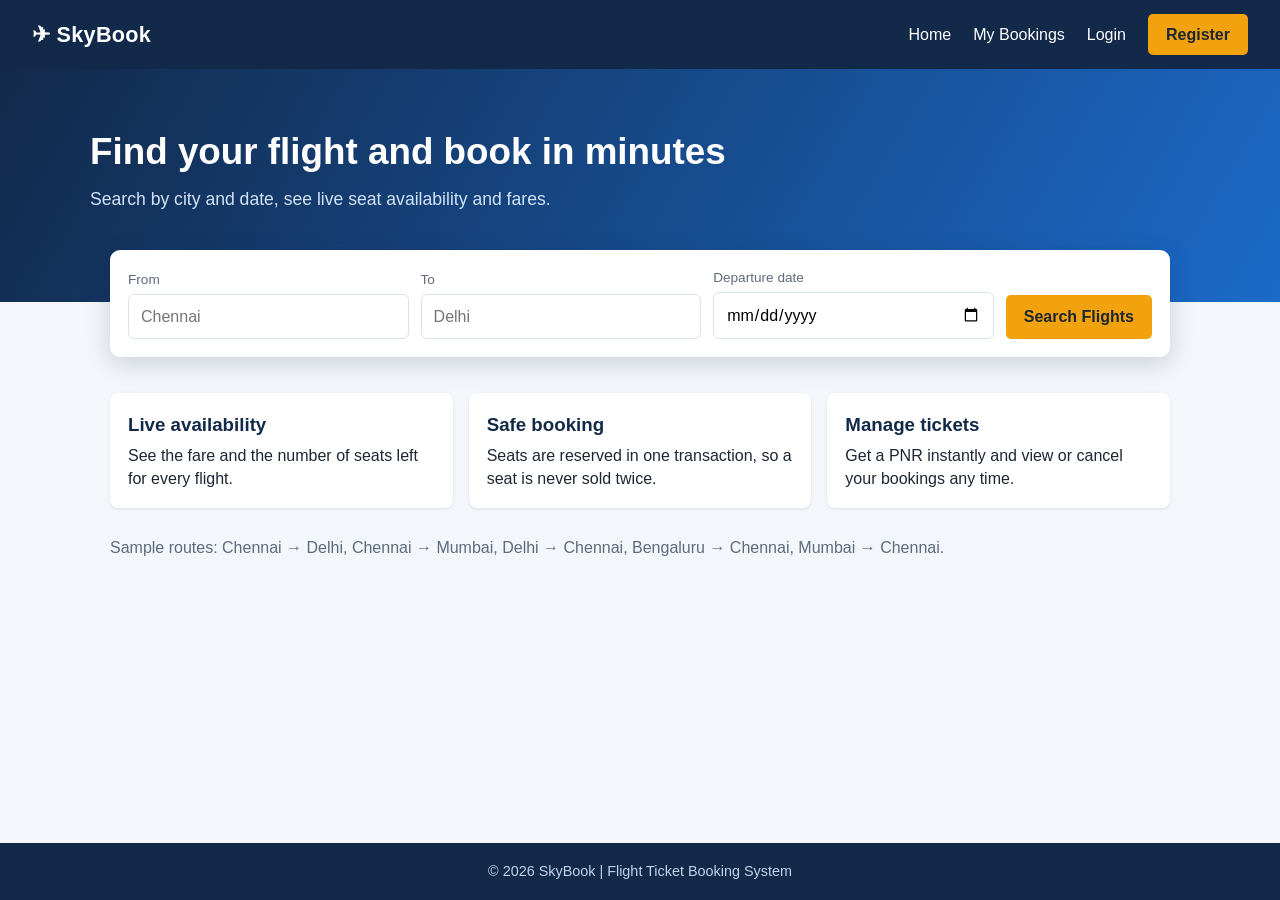
==== frontend/dashboard.html @ 78f911b4 "Create dashboard.html for flight ticket booking" ====
<!DOCTYPE html>
<html lang="en">
<head>
  <meta charset="UTF-8">
  <meta name="viewport" content="width=device-width, initial-scale=1.0">
  <title>SkyBook - Flight Ticket Booking</title>
  <link rel="stylesheet" href="css/style.css">
</head>
<body>
<header>
  <nav class="navbar">
    <a href="index.html" class="logo">&#9992; SkyBook</a>
    <ul class="nav-links">
      <li><a href="index.html">Home</a></li>
      <li id="bookingsLink"><a href="mybookings.html">My Bookings</a></li>
      <li id="adminLink" style="display:none"><a href="admin.html">Admin Panel</a></li>
      <li id="loginLink"><a href="login.html">Login</a></li>
      <li id="registerLink"><a href="register.html" class="btn-accent">Register</a></li>
      <li id="userBox" style="display:none">
        <span id="userName"></span>
        <button id="logoutBtn" class="btn-accent" style="border:0;padding:7px 14px;border-radius:5px;font-weight:600">Logout</button>
      </li>
    </ul>
  </nav>
</header>
  <main style="max-width:none;padding:0">
    <section class="hero">
      <div>
        <h1>Find your flight and book in minutes</h1>
        <p>Search by city and date, see live seat availability and fares.</p>
      </div>
    </section>

    <section class="search-wrap">
      <div class="search-box">
        <form id="searchForm">
          <div class="field">
            <label for="source">From</label>
            <input type="text" id="source" placeholder="Chennai" required>
          </div>
          <div class="field">
            <label for="destination">To</label>
            <input type="text" id="destination" placeholder="Delhi" required>
          </div>
          <div class="field">
            <label for="date">Departure date</label>
            <input type="date" id="date" required>
          </div>
          <button type="submit" class="btn-accent">Search Flights</button>
        </form>
      </div>

      <div class="features">
        <div class="card"><h3>Live availability</h3><p>See the fare and the number of seats left for every flight.</p></div>
        <div class="card"><h3>Safe booking</h3><p>Seats are reserved in one transaction, so a seat is never sold twice.</p></div>
        <div class="card"><h3>Manage tickets</h3><p>Get a PNR instantly and view or cancel your bookings any time.</p></div>
      </div>
      <p class="muted" style="margin-top:14px">Sample routes: Chennai &rarr; Delhi, Chennai &rarr; Mumbai, Delhi &rarr; Chennai, Bengaluru &rarr; Chennai, Mumbai &rarr; Chennai.</p>
    </section>
  </main>

  <script src="js/auth.js"></script>
  <script src="js/search.js"></script>
<footer><p>&copy; 2026 SkyBook | Flight Ticket Booking System</p></footer>
</body></html>
---- frontend/css/style.css ----
:root { --navy: #12294a; --blue: #1b6ac9; --amber: #f2a20c; --green: #1f8a4c; --red: #c0392b; --muted: #5d6b7c; --line: #dbe3ee; }

* { box-sizing: border-box; margin: 0; padding: 0; }

body { font-family: "Segoe UI", Arial, sans-serif; background: #f3f6fa; color: #1c2733; line-height: 1.45; min-height: 100vh; display: flex; flex-direction: column; }
main { flex: 1; width: 100%; max-width: 1100px; margin: 0 auto; padding: 24px 20px 40px; }
a { color: var(--blue); }

/* ---------- navigation ---------- */
.navbar { display: flex; justify-content: space-between; align-items: center; background: var(--navy); padding: 14px 32px; }
.navbar a { color: #fff; text-decoration: none; margin-left: 18px; }
.navbar .logo { font-size: 1.35rem; font-weight: 700; margin-left: 0; letter-spacing: .3px; }
.nav-links { list-style: none; display: flex; align-items: center; flex-wrap: wrap; gap: 4px; }
.nav-links li { display: flex; align-items: center; }
.nav-links a:hover { text-decoration: underline; }
#userName { color: #dce8f7; margin-right: 12px; }

/* ---------- buttons ---------- */
button, .btn-accent, .btn-primary { font: inherit; cursor: pointer; }
.btn-primary, .btn-accent, .btn-success, .btn-danger, .btn-outline {
  display: inline-block; border: 0; padding: 9px 18px; border-radius: 5px; font-weight: 600; text-decoration: none; text-align: center; color: #fff;
}
.btn-primary { background: var(--blue); }
.btn-accent { background: var(--amber); color: #1c2733 !important; }
.btn-success { background: var(--green); width: 100%; padding: 12px; margin-top: 10px; }
.btn-danger { background: var(--red); padding: 6px 12px; }
.btn-outline { background: #fff; color: var(--blue); border: 1.5px solid var(--blue); }
button:hover { filter: brightness(1.08); }
button:disabled { opacity: .6; cursor: not-allowed; }

/* ---------- hero + search ---------- */
.hero { background: linear-gradient(120deg, var(--navy), var(--blue)); color: #fff; padding: 56px 20px 90px; }
.hero > div { max-width: 1100px; margin: 0 auto; }
.hero h1 { font-size: 2.3rem; margin-bottom: 8px; }
.hero p { color: #d3e3f7; font-size: 1.1rem; }
.search-wrap { max-width: 1100px; width: 100%; margin: -52px auto 0; padding: 0 20px; }
.search-box form { display: grid; grid-template-columns: repeat(3, 1fr) auto; gap: 12px; align-items: end; background: #fff; padding: 18px; border-radius: 10px; box-shadow: 0 6px 24px rgba(18,41,74,.18); }
.field label, form label { display: block; font-size: .85rem; color: var(--muted); margin-bottom: 4px; }
input, select { width: 100%; padding: 10px 12px; border: 1.5px solid var(--line); border-radius: 6px; font: inherit; background: #fff; }
input:focus, select:focus { outline: 2px solid rgba(27,106,201,.35); border-color: var(--blue); }
.search-box button { height: 44px; }
.features { display: grid; grid-template-columns: repeat(3, 1fr); gap: 16px; margin-top: 36px; }
.features .card h3 { margin-bottom: 6px; color: var(--navy); }

/* ---------- cards / forms ---------- */
.card { background: #fff; border-radius: 8px; padding: 18px; box-shadow: 0 1px 3px rgba(0,0,0,.1); margin-bottom: 14px; }
fieldset.card { border: 0; }
legend { font-weight: 700; color: var(--navy); padding: 0 4px; }
.form-page { display: flex; justify-content: center; }
.form-page .card { width: 100%; max-width: 420px; padding: 28px; }
.form-page h2 { margin-bottom: 14px; color: var(--navy); }
.form-page input { margin-bottom: 12px; }
.form-page button { width: 100%; margin: 6px 0 12px; padding: 11px; }
.error { color: var(--red); min-height: 1.2em; margin-bottom: 6px; font-size: .92rem; }
.success { color: var(--green); font-weight: 700; margin-bottom: 8px; }
h2 { margin-bottom: 14px; color: var(--navy); }
.muted { color: var(--muted); }

/* ---------- flight cards ---------- */
.flight-card { display: flex; justify-content: space-between; align-items: center; gap: 16px; background: #fff; padding: 14px 18px; margin-bottom: 10px; border-radius: 8px; box-shadow: 0 1px 3px rgba(0,0,0,.1); }
.flight-card:hover { box-shadow: 0 3px 10px rgba(0,0,0,.18); }
.flight-card .airline small, .flight-card .fare small { color: var(--muted); display: block; }
.flight-card .timing { font-size: 1.05rem; text-align: center; }
.flight-card .timing small { display: block; color: var(--muted); }
.flight-card .fare { text-align: right; }
.flight-card .price { font-size: 1.3rem; font-weight: 700; color: var(--navy); display: block; }
.flight-card button { margin-top: 6px; }

/* ---------- booking page ---------- */
.layout { display: grid; grid-template-columns: 2fr 1fr; gap: 20px; align-items: start; }
.passenger { display: grid; grid-template-columns: 2fr 1fr 1fr 1fr; gap: 10px; }
.passenger legend { grid-column: 1 / -1; }
.passenger .remove { grid-column: 1 / -1; justify-self: start; }
.radio-row label { display: inline-block; margin-right: 18px; color: inherit; font-size: 1rem; }
.radio-row input { width: auto; margin-right: 4px; }
.summary p { margin-bottom: 6px; }
.summary h3 { margin: 10px 0 4px; color: var(--navy); }

/* ---------- tables ---------- */
.table { width: 100%; border-collapse: collapse; background: #fff; border-radius: 8px; overflow: hidden; box-shadow: 0 1px 3px rgba(0,0,0,.1); margin-bottom: 20px; }
.table th, .table td { padding: 10px 12px; text-align: left; border-bottom: 1px solid var(--line); font-size: .93rem; }
.table th { background: var(--navy); color: #fff; font-weight: 600; }
.table-wrap { overflow-x: auto; }
.badge { display: inline-block; padding: 2px 10px; border-radius: 12px; font-size: .8rem; font-weight: 700; }
.badge.confirmed { background: #dff3e7; color: var(--green); }
.badge.cancelled { background: #fbe3e0; color: var(--red); }
.inline-form { display: grid; grid-template-columns: repeat(4, 1fr); gap: 10px; align-items: end; }
.inline-form .actions { grid-column: 1 / -1; display: flex; gap: 10px; }
.inline-form .actions button { width: auto; }
.tabs { display: flex; gap: 8px; margin-bottom: 14px; }
.tabs button { background: #fff; border: 1.5px solid var(--blue); color: var(--blue); }
.tabs button.active { background: var(--blue); color: #fff; }
.row-actions { display: flex; gap: 6px; }

footer { text-align: center; padding: 18px; background: var(--navy); color: #c4d3e8; font-size: .9rem; }

/* ---------- tablets and mobiles ---------- */
@media (max-width: 768px) {
  .navbar { padding: 12px 16px; flex-direction: column; gap: 8px; }
  .navbar a { margin-left: 12px; }
  .hero h1 { font-size: 1.7rem; }
  .search-box form, .features, .layout, .inline-form { grid-template-columns: 1fr; }
  .passenger { grid-template-columns: 1fr 1fr; }
  .flight-card { flex-direction: column; align-items: flex-start; gap: 8px; }
  .flight-card .fare { text-align: left; }
}
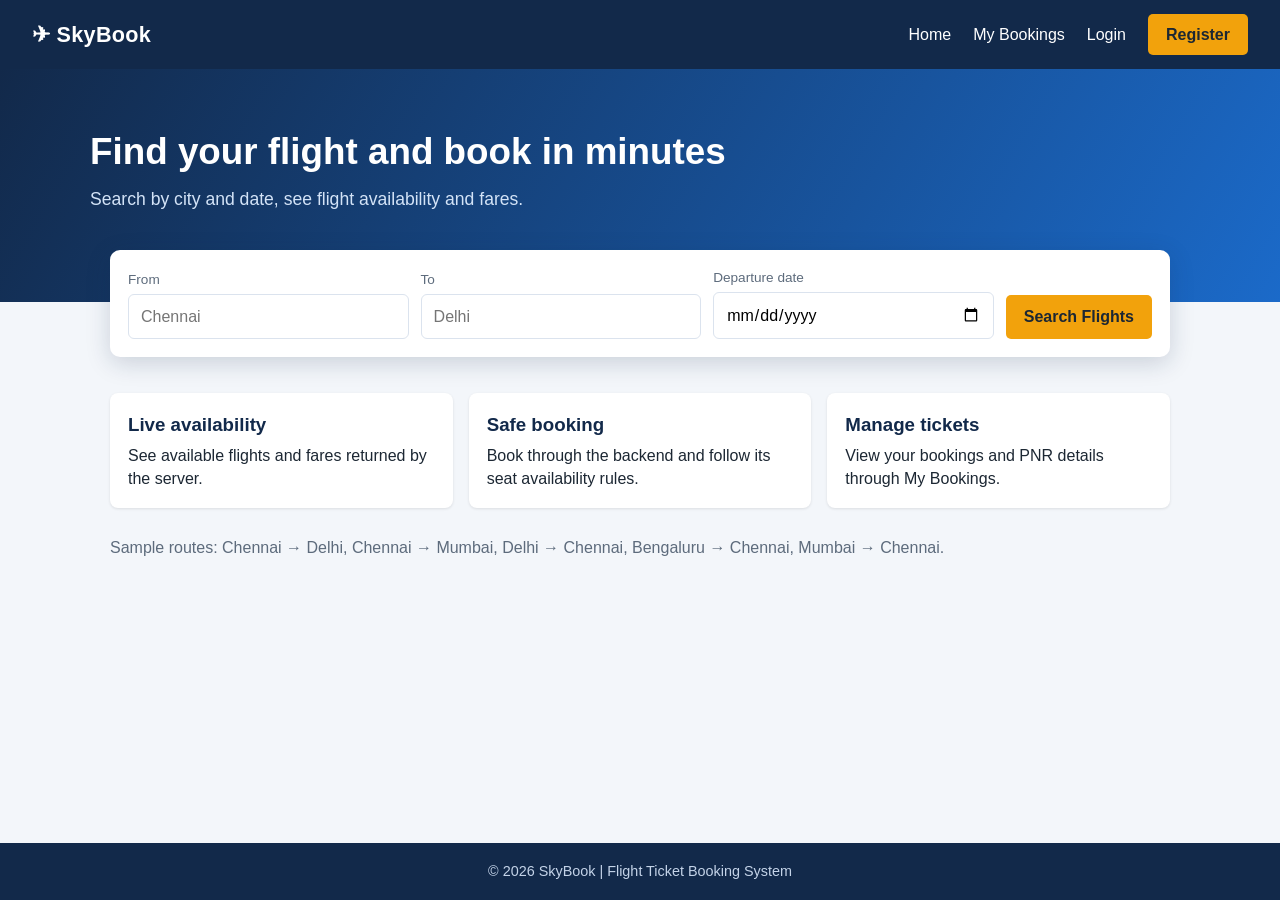
==== commit 76a7b9c9: "Update dashboard.html" ====
--- a/frontend/dashboard.html
+++ b/frontend/dashboard.html
@@ -1,65 +1,387 @@
+
 <!DOCTYPE html>
 <html lang="en">
 <head>
   <meta charset="UTF-8">
   <meta name="viewport" content="width=device-width, initial-scale=1.0">
+  <meta name="theme-color" content="#0b1b35">
   <title>SkyBook - Flight Ticket Booking</title>
   <link rel="stylesheet" href="css/style.css">
+
+  <style>
+    .search-message {
+      margin: 18px 0;
+      padding: 14px 16px;
+      border-radius: 8px;
+      display: none;
+      overflow-wrap: anywhere;
+    }
+
+    .search-message.error {
+      display: block;
+      background: #fff0f0;
+      color: #a32020;
+    }
+
+    .search-message.success {
+      display: block;
+      background: #eaf8ef;
+      color: #176b36;
+    }
+
+    .search-results {
+      display: grid;
+      grid-template-columns: repeat(auto-fit, minmax(250px, 1fr));
+      gap: 18px;
+      margin-top: 20px;
+    }
+
+    .flight-card {
+      padding: 20px;
+      border: 1px solid #e2e8f0;
+      border-radius: 12px;
+      background: white;
+      box-shadow: 0 4px 15px #0000000a;
+    }
+
+    .flight-card h3 {
+      margin-top: 0;
+    }
+
+    .flight-card p {
+      margin: 10px 0;
+    }
+
+    .flight-card button {
+      cursor: pointer;
+      width: 100%;
+      margin-top: 10px;
+    }
+
+    .loading {
+      text-align: center;
+      padding: 20px;
+    }
+
+    #date {
+      min-width: 0;
+    }
+
+    @media (max-width: 600px) {
+      .nav-links {
+        flex-wrap: wrap;
+        gap: 10px;
+      }
+
+      #searchForm {
+        display: grid;
+        grid-template-columns: 1fr;
+        gap: 14px;
+      }
+    }
+  </style>
 </head>
+
 <body>
 <header>
   <nav class="navbar">
-    <a href="index.html" class="logo">&#9992; SkyBook</a>
+    <a href="dashboard.html" class="logo">&#9992; SkyBook</a>
+
     <ul class="nav-links">
-      <li><a href="index.html">Home</a></li>
+      <li><a href="dashboard.html">Home</a></li>
       <li id="bookingsLink"><a href="mybookings.html">My Bookings</a></li>
-      <li id="adminLink" style="display:none"><a href="admin.html">Admin Panel</a></li>
+      <li id="adminLink" style="display:none">
+        <a href="admin.html">Admin Panel</a>
+      </li>
       <li id="loginLink"><a href="login.html">Login</a></li>
-      <li id="registerLink"><a href="register.html" class="btn-accent">Register</a></li>
+      <li id="registerLink">
+        <a href="register.html" class="btn-accent">Register</a>
+      </li>
       <li id="userBox" style="display:none">
         <span id="userName"></span>
-        <button id="logoutBtn" class="btn-accent" style="border:0;padding:7px 14px;border-radius:5px;font-weight:600">Logout</button>
+        <button
+          type="button"
+          id="logoutBtn"
+          class="btn-accent"
+          style="border:0;padding:7px 14px;border-radius:5px;font-weight:600">
+          Logout
+        </button>
       </li>
     </ul>
   </nav>
 </header>
-  <main style="max-width:none;padding:0">
-    <section class="hero">
-      <div>
-        <h1>Find your flight and book in minutes</h1>
-        <p>Search by city and date, see live seat availability and fares.</p>
+
+<main style="max-width:none;padding:0">
+  <section class="hero">
+    <div>
+      <h1>Find your flight and book in minutes</h1>
+      <p>Search by city and date, see flight availability and fares.</p>
+    </div>
+  </section>
+
+  <section class="search-wrap">
+    <div class="search-box">
+      <form id="searchForm">
+        <div class="field">
+          <label for="source">From</label>
+          <input
+            type="text"
+            id="source"
+            name="source"
+            placeholder="Chennai"
+            autocomplete="off"
+            required>
+        </div>
+
+        <div class="field">
+          <label for="destination">To</label>
+          <input
+            type="text"
+            id="destination"
+            name="destination"
+            placeholder="Delhi"
+            autocomplete="off"
+            required>
+        </div>
+
+        <div class="field">
+          <label for="date">Departure date</label>
+          <input type="date" id="date" name="date" required>
+        </div>
+
+        <button type="submit" class="btn-accent" id="searchButton">
+          Search Flights
+        </button>
+      </form>
+    </div>
+
+    <div
+      id="searchMessage"
+      class="search-message"
+      role="status"
+      aria-live="polite"></div>
+
+    <section id="resultsSection" hidden>
+      <h2>Available Flights</h2>
+      <div id="searchResults" class="search-results"></div>
+    </section>
+
+    <div class="features">
+      <div class="card">
+        <h3>Live availability</h3>
+        <p>See available flights and fares returned by the server.</p>
       </div>
-    </section>
-
-    <section class="search-wrap">
-      <div class="search-box">
-        <form id="searchForm">
-          <div class="field">
-            <label for="source">From</label>
-            <input type="text" id="source" placeholder="Chennai" required>
-          </div>
-          <div class="field">
-            <label for="destination">To</label>
-            <input type="text" id="destination" placeholder="Delhi" required>
-          </div>
-          <div class="field">
-            <label for="date">Departure date</label>
-            <input type="date" id="date" required>
-          </div>
-          <button type="submit" class="btn-accent">Search Flights</button>
-        </form>
+
+      <div class="card">
+        <h3>Safe booking</h3>
+        <p>Book through the backend and follow its seat availability rules.</p>
       </div>
 
-      <div class="features">
-        <div class="card"><h3>Live availability</h3><p>See the fare and the number of seats left for every flight.</p></div>
-        <div class="card"><h3>Safe booking</h3><p>Seats are reserved in one transaction, so a seat is never sold twice.</p></div>
-        <div class="card"><h3>Manage tickets</h3><p>Get a PNR instantly and view or cancel your bookings any time.</p></div>
+      <div class="card">
+        <h3>Manage tickets</h3>
+        <p>View your bookings and PNR details through My Bookings.</p>
       </div>
-      <p class="muted" style="margin-top:14px">Sample routes: Chennai &rarr; Delhi, Chennai &rarr; Mumbai, Delhi &rarr; Chennai, Bengaluru &rarr; Chennai, Mumbai &rarr; Chennai.</p>
-    </section>
-  </main>
-
-  <script src="js/auth.js"></script>
-  <script src="js/search.js"></script>
-<footer><p>&copy; 2026 SkyBook | Flight Ticket Booking System</p></footer>
-</body></html>
+    </div>
+
+    <p class="muted" style="margin-top:14px">
+      Sample routes: Chennai → Delhi, Chennai → Mumbai,
+      Delhi → Chennai, Bengaluru → Chennai, Mumbai → Chennai.
+    </p>
+  </section>
+</main>
+
+<footer>
+  <p>&copy; 2026 SkyBook | Flight Ticket Booking System</p>
+</footer>
+
+<script>
+  /*
+   * Production backend URL.
+   * Keep this in sync with the API base URL expected by auth.js/search.js.
+   */
+  window.SKYBOOK_API_BASE =
+    "https://skybook-backend-tksr.onrender.com/api";
+
+  // Prevent searching for a departure date in the past.
+  const departureDate = document.getElementById("date");
+  const today = new Date();
+  const localToday = [
+    today.getFullYear(),
+    String(today.getMonth() + 1).padStart(2, "0"),
+    String(today.getDate()).padStart(2, "0")
+  ].join("-");
+
+  departureDate.min = localToday;
+
+  const searchForm = document.getElementById("searchForm");
+  const searchButton = document.getElementById("searchButton");
+  const searchMessage = document.getElementById("searchMessage");
+  const resultsSection = document.getElementById("resultsSection");
+  const searchResults = document.getElementById("searchResults");
+
+  function showSearchMessage(message, type) {
+    searchMessage.textContent = message;
+    searchMessage.className = "search-message " + type;
+  }
+
+  function clearSearchMessage() {
+    searchMessage.textContent = "";
+    searchMessage.className = "search-message";
+  }
+
+  function getFlightValue(flight, keys, fallback = "N/A") {
+    for (const key of keys) {
+      if (flight[key] !== undefined && flight[key] !== null) {
+        return flight[key];
+      }
+    }
+    return fallback;
+  }
+
+  function renderFlights(flights) {
+    searchResults.replaceChildren();
+    resultsSection.hidden = false;
+
+    if (!Array.isArray(flights) || flights.length === 0) {
+      showSearchMessage(
+        "No flights found for this route and date. Try another search.",
+        "error"
+      );
+      return;
+    }
+
+    clearSearchMessage();
+
+    flights.forEach((flight) => {
+      const card = document.createElement("article");
+      card.className = "flight-card";
+
+      const title = document.createElement("h3");
+      title.textContent = String(
+        getFlightValue(flight, ["flightNumber", "flightNo", "name"], "Flight")
+      );
+
+      const route = document.createElement("p");
+      route.textContent =
+        String(getFlightValue(flight, ["source", "origin", "from"])) +
+        " → " +
+        String(getFlightValue(flight, ["destination", "destinationCity", "to"]));
+
+      const time = document.createElement("p");
+      time.textContent =
+        "Departure: " +
+        String(getFlightValue(flight, ["departureTime", "departureDateTime", "departure"]));
+
+      const fare = document.createElement("p");
+      fare.textContent =
+        "Fare: ₹" +
+        String(getFlightValue(flight, ["price", "fare", "ticketPrice"]));
+
+      const seats = document.createElement("p");
+      seats.textContent =
+        "Available seats: " +
+        String(getFlightValue(flight, ["availableSeats", "seatsAvailable", "seatsLeft"]));
+
+      card.append(title, route, time, fare, seats);
+
+      const bookButton = document.createElement("button");
+      bookButton.type = "button";
+      bookButton.className = "btn-accent";
+      bookButton.textContent = "Book Flight";
+
+      bookButton.addEventListener("click", () => {
+        showSearchMessage(
+          "Flight selected. Open My Bookings or sign in before continuing. " +
+          "The booking API integration must match your backend endpoints.",
+          "success"
+        );
+
+        // Do not create a booking until the correct backend booking
+        // endpoint and request fields have been confirmed.
+      });
+
+      card.appendChild(bookButton);
+      searchResults.appendChild(card);
+    });
+  }
+
+  searchForm.addEventListener("submit", async (event) => {
+    event.preventDefault();
+    clearSearchMessage();
+    resultsSection.hidden = true;
+    searchResults.replaceChildren();
+
+    const source = document.getElementById("source").value.trim();
+    const destination = document.getElementById("destination").value.trim();
+    const date = departureDate.value;
+
+    if (!source || !destination || !date) {
+      showSearchMessage("Please fill in all search fields.", "error");
+      return;
+    }
+
+    if (source.toLowerCase() === destination.toLowerCase()) {
+      showSearchMessage("From and To cities must be different.", "error");
+      return;
+    }
+
+    if (date < localToday) {
+      showSearchMessage("Please choose today or a future date.", "error");
+      return;
+    }
+
+    searchButton.disabled = true;
+    searchButton.textContent = "Searching...";
+    showSearchMessage("Searching for available flights...", "success");
+
+    try {
+      const apiBase = window.SKYBOOK_API_BASE.replace(/\/+$/, "");
+
+      const params = new URLSearchParams({
+        source,
+        destination,
+        date
+      });
+
+      const response = await fetch(
+        `${apiBase}/flights/search?${params.toString()}`,
+        {
+          method: "GET",
+          headers: { "Accept": "application/json" }
+        }
+      );
+
+      if (!response.ok) {
+        const detail = await response.text();
+        throw new Error(
+          `Flight search failed (${response.status}). ` +
+          (detail || "Please try again.")
+        );
+      }
+
+      const data = await response.json();
+
+      // Supports either a direct array or a common wrapped response.
+      const flights = Array.isArray(data)
+        ? data
+        : data.flights || data.content || data.data || [];
+
+      renderFlights(flights);
+    } catch (error) {
+      console.error("SkyBook flight search error:", error);
+      showSearchMessage(
+        error.message ||
+        "Could not connect to SkyBook. Please try again later.",
+        "error"
+      );
+    } finally {
+      searchButton.disabled = false;
+      searchButton.textContent = "Search Flights";
+    }
+  });
+</script>
+
+<script src="js/auth.js"></script>
+<script src="js/search.js"></script>
+</body>
+</html>
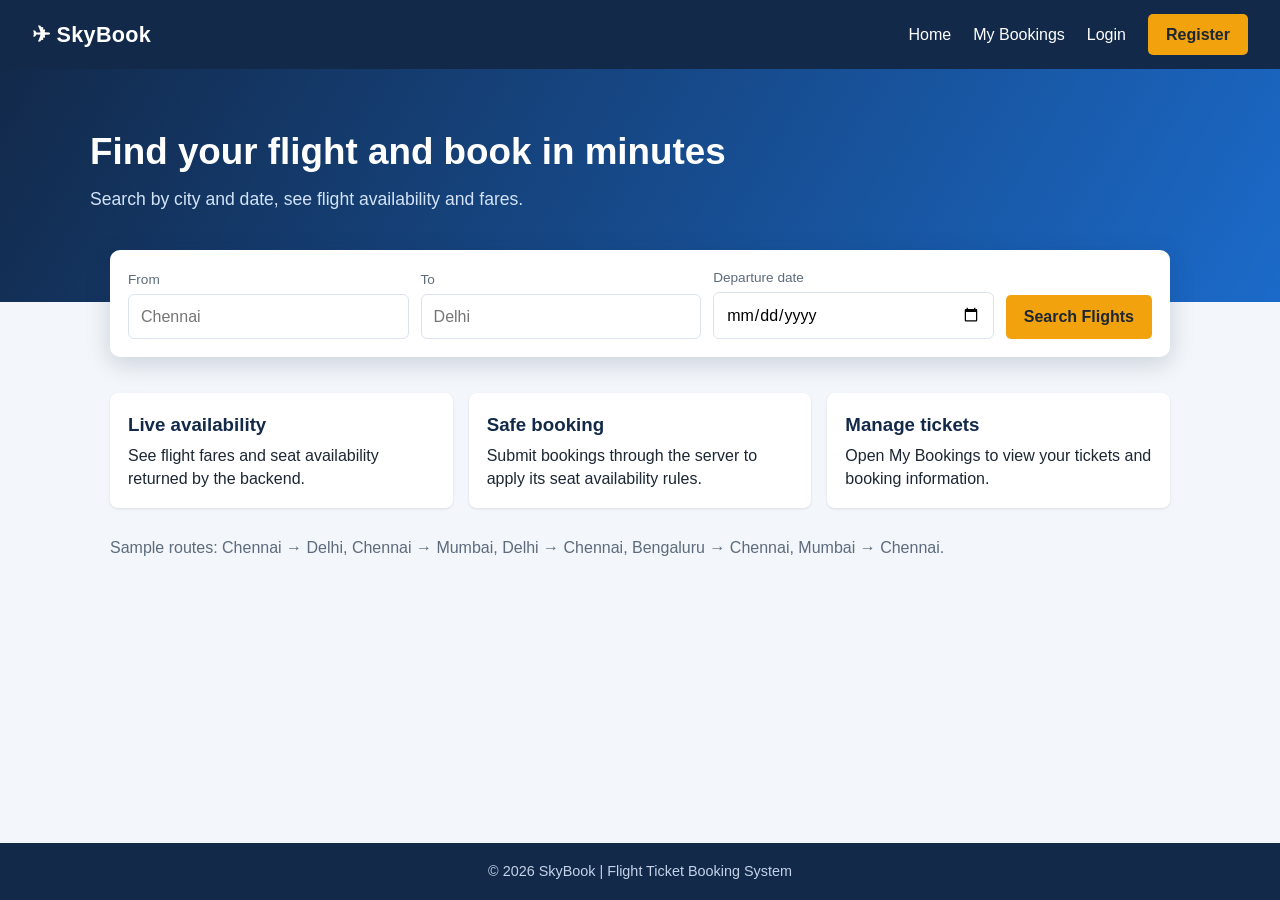
==== commit 265f11b8: "Refactor dashboard layout and update search functionalities Refactor dashboard HTML for improved str" ====
--- a/frontend/dashboard.html
+++ b/frontend/dashboard.html
@@ -10,10 +10,10 @@
 
   <style>
     .search-message {
+      display: none;
       margin: 18px 0;
       padding: 14px 16px;
       border-radius: 8px;
-      display: none;
       overflow-wrap: anywhere;
     }
 
@@ -40,32 +40,27 @@
       padding: 20px;
       border: 1px solid #e2e8f0;
       border-radius: 12px;
-      background: white;
+      background: #fff;
       box-shadow: 0 4px 15px #0000000a;
     }
 
-    .flight-card h3 {
-      margin-top: 0;
-    }
-
-    .flight-card p {
-      margin: 10px 0;
-    }
+    .flight-card h3 { margin-top: 0; }
+    .flight-card p { margin: 10px 0; }
 
     .flight-card button {
-      cursor: pointer;
       width: 100%;
       margin-top: 10px;
-    }
-
-    .loading {
+      cursor: pointer;
+    }
+
+    .search-loading {
+      margin-top: 20px;
       text-align: center;
-      padding: 20px;
-    }
-
-    #date {
-      min-width: 0;
-    }
+    }
+
+    #date { min-width: 0; }
+
+    [hidden] { display: none !important; }
 
     @media (max-width: 600px) {
       .nav-links {
@@ -89,20 +84,26 @@
 
     <ul class="nav-links">
       <li><a href="dashboard.html">Home</a></li>
-      <li id="bookingsLink"><a href="mybookings.html">My Bookings</a></li>
+
+      <li id="bookingsLink">
+        <a href="mybookings.html">My Bookings</a>
+      </li>
+
       <li id="adminLink" style="display:none">
         <a href="admin.html">Admin Panel</a>
       </li>
-      <li id="loginLink"><a href="login.html">Login</a></li>
+
+      <li id="loginLink">
+        <a href="index.html">Login</a>
+      </li>
+
       <li id="registerLink">
         <a href="register.html" class="btn-accent">Register</a>
       </li>
+
       <li id="userBox" style="display:none">
         <span id="userName"></span>
-        <button
-          type="button"
-          id="logoutBtn"
-          class="btn-accent"
+        <button type="button" id="logoutBtn" class="btn-accent"
           style="border:0;padding:7px 14px;border-radius:5px;font-weight:600">
           Logout
         </button>
@@ -155,11 +156,12 @@
       </form>
     </div>
 
-    <div
-      id="searchMessage"
-      class="search-message"
-      role="status"
-      aria-live="polite"></div>
+    <div id="searchMessage" class="search-message"
+      role="status" aria-live="polite"></div>
+
+    <div id="searchLoading" class="search-loading" hidden>
+      Searching available flights...
+    </div>
 
     <section id="resultsSection" hidden>
       <h2>Available Flights</h2>
@@ -169,17 +171,17 @@
     <div class="features">
       <div class="card">
         <h3>Live availability</h3>
-        <p>See available flights and fares returned by the server.</p>
+        <p>See flight fares and seat availability returned by the backend.</p>
       </div>
 
       <div class="card">
         <h3>Safe booking</h3>
-        <p>Book through the backend and follow its seat availability rules.</p>
+        <p>Submit bookings through the server to apply its seat availability rules.</p>
       </div>
 
       <div class="card">
         <h3>Manage tickets</h3>
-        <p>View your bookings and PNR details through My Bookings.</p>
+        <p>Open My Bookings to view your tickets and booking information.</p>
       </div>
     </div>
 
@@ -195,47 +197,52 @@
 </footer>
 
 <script>
-  /*
-   * Production backend URL.
-   * Keep this in sync with the API base URL expected by auth.js/search.js.
-   */
+  // SkyBook production backend.
   window.SKYBOOK_API_BASE =
     "https://skybook-backend-tksr.onrender.com/api";
 
-  // Prevent searching for a departure date in the past.
-  const departureDate = document.getElementById("date");
-  const today = new Date();
-  const localToday = [
-    today.getFullYear(),
-    String(today.getMonth() + 1).padStart(2, "0"),
-    String(today.getDate()).padStart(2, "0")
-  ].join("-");
-
-  departureDate.min = localToday;
-
+  const dateInput = document.getElementById("date");
   const searchForm = document.getElementById("searchForm");
   const searchButton = document.getElementById("searchButton");
   const searchMessage = document.getElementById("searchMessage");
+  const searchLoading = document.getElementById("searchLoading");
   const resultsSection = document.getElementById("resultsSection");
   const searchResults = document.getElementById("searchResults");
 
-  function showSearchMessage(message, type) {
+  function getLocalDate() {
+    const now = new Date();
+    const year = now.getFullYear();
+    const month = String(now.getMonth() + 1).padStart(2, "0");
+    const day = String(now.getDate()).padStart(2, "0");
+    return `${year}-${month}-${day}`;
+  }
+
+  dateInput.min = getLocalDate();
+
+  function showMessage(message, type = "error") {
     searchMessage.textContent = message;
     searchMessage.className = "search-message " + type;
   }
 
-  function clearSearchMessage() {
+  function clearMessage() {
     searchMessage.textContent = "";
     searchMessage.className = "search-message";
   }
 
-  function getFlightValue(flight, keys, fallback = "N/A") {
+  function flightValue(flight, keys, fallback = "Not available") {
     for (const key of keys) {
-      if (flight[key] !== undefined && flight[key] !== null) {
+      if (flight && flight[key] !== undefined && flight[key] !== null) {
         return flight[key];
       }
     }
     return fallback;
+  }
+
+  function addText(parent, tag, text) {
+    const element = document.createElement(tag);
+    element.textContent = String(text);
+    parent.appendChild(element);
+    return element;
   }
 
   function renderFlights(flights) {
@@ -243,46 +250,57 @@
     resultsSection.hidden = false;
 
     if (!Array.isArray(flights) || flights.length === 0) {
-      showSearchMessage(
-        "No flights found for this route and date. Try another search.",
-        "error"
-      );
+      showMessage("No flights found. Try a different route or date.", "error");
       return;
     }
 
-    clearSearchMessage();
+    clearMessage();
 
     flights.forEach((flight) => {
       const card = document.createElement("article");
       card.className = "flight-card";
 
-      const title = document.createElement("h3");
-      title.textContent = String(
-        getFlightValue(flight, ["flightNumber", "flightNo", "name"], "Flight")
-      );
-
-      const route = document.createElement("p");
-      route.textContent =
-        String(getFlightValue(flight, ["source", "origin", "from"])) +
-        " → " +
-        String(getFlightValue(flight, ["destination", "destinationCity", "to"]));
-
-      const time = document.createElement("p");
-      time.textContent =
-        "Departure: " +
-        String(getFlightValue(flight, ["departureTime", "departureDateTime", "departure"]));
-
-      const fare = document.createElement("p");
-      fare.textContent =
-        "Fare: ₹" +
-        String(getFlightValue(flight, ["price", "fare", "ticketPrice"]));
-
-      const seats = document.createElement("p");
-      seats.textContent =
-        "Available seats: " +
-        String(getFlightValue(flight, ["availableSeats", "seatsAvailable", "seatsLeft"]));
-
-      card.append(title, route, time, fare, seats);
+      addText(
+        card,
+        "h3",
+        flightValue(flight, ["flightNumber", "flightNo", "name"], "Flight")
+      );
+
+      addText(
+        card,
+        "p",
+        "From: " + flightValue(flight, ["source", "origin", "from"])
+      );
+
+      addText(
+        card,
+        "p",
+        "To: " + flightValue(flight, ["destination", "destinationCity", "to"])
+      );
+
+      addText(
+        card,
+        "p",
+        "Departure: " + flightValue(
+          flight,
+          ["departureTime", "departureDateTime", "departure"]
+        )
+      );
+
+      addText(
+        card,
+        "p",
+        "Fare: ₹" + flightValue(flight, ["price", "fare", "ticketPrice"])
+      );
+
+      addText(
+        card,
+        "p",
+        "Available seats: " + flightValue(
+          flight,
+          ["availableSeats", "seatsAvailable", "seatsLeft"]
+        )
+      );
 
       const bookButton = document.createElement("button");
       bookButton.type = "button";
@@ -290,14 +308,33 @@
       bookButton.textContent = "Book Flight";
 
       bookButton.addEventListener("click", () => {
-        showSearchMessage(
-          "Flight selected. Open My Bookings or sign in before continuing. " +
-          "The booking API integration must match your backend endpoints.",
-          "success"
+        const signedInUser = localStorage.getItem("skybookUser");
+
+        if (!signedInUser) {
+          showMessage(
+            "Please sign in before booking. The login page will open now.",
+            "success"
+          );
+          sessionStorage.setItem(
+            "skybookPendingFlight",
+            JSON.stringify({
+              flightId: flight.id ?? flight.flightId ?? null,
+              source: flightValue(flight, ["source", "origin", "from"], ""),
+              destination: flightValue(
+                flight, ["destination", "destinationCity", "to"], ""
+              ),
+              date: dateInput.value
+            })
+          );
+          window.location.href = "index.html";
+          return;
+        }
+
+        showMessage(
+          "Flight selected. Booking API integration is not configured yet. " +
+          "No ticket has been booked.",
+          "error"
         );
-
-        // Do not create a booking until the correct backend booking
-        // endpoint and request fields have been confirmed.
       });
 
       card.appendChild(bookButton);
@@ -307,41 +344,38 @@
 
   searchForm.addEventListener("submit", async (event) => {
     event.preventDefault();
-    clearSearchMessage();
+    clearMessage();
+
     resultsSection.hidden = true;
     searchResults.replaceChildren();
 
     const source = document.getElementById("source").value.trim();
     const destination = document.getElementById("destination").value.trim();
-    const date = departureDate.value;
+    const date = dateInput.value;
 
     if (!source || !destination || !date) {
-      showSearchMessage("Please fill in all search fields.", "error");
+      showMessage("Please complete all search fields.");
       return;
     }
 
     if (source.toLowerCase() === destination.toLowerCase()) {
-      showSearchMessage("From and To cities must be different.", "error");
+      showMessage("From and To cities must be different.");
       return;
     }
 
-    if (date < localToday) {
-      showSearchMessage("Please choose today or a future date.", "error");
+    if (date < getLocalDate()) {
+      showMessage("Please select today or a future date.");
       return;
     }
 
     searchButton.disabled = true;
     searchButton.textContent = "Searching...";
-    showSearchMessage("Searching for available flights...", "success");
+    searchLoading.hidden = false;
+    showMessage("Connecting to SkyBook backend...", "success");
 
     try {
       const apiBase = window.SKYBOOK_API_BASE.replace(/\/+$/, "");
-
-      const params = new URLSearchParams({
-        source,
-        destination,
-        date
-      });
+      const params = new URLSearchParams({ source, destination, date });
 
       const response = await fetch(
         `${apiBase}/flights/search?${params.toString()}`,
@@ -355,13 +389,11 @@
         const detail = await response.text();
         throw new Error(
           `Flight search failed (${response.status}). ` +
-          (detail || "Please try again.")
+          (detail || "Please check the backend.")
         );
       }
 
       const data = await response.json();
-
-      // Supports either a direct array or a common wrapped response.
       const flights = Array.isArray(data)
         ? data
         : data.flights || data.content || data.data || [];
@@ -369,14 +401,14 @@
       renderFlights(flights);
     } catch (error) {
       console.error("SkyBook flight search error:", error);
-      showSearchMessage(
+      showMessage(
         error.message ||
-        "Could not connect to SkyBook. Please try again later.",
-        "error"
+        "Cannot connect to the backend. Check that the server is running and CORS is configured."
       );
     } finally {
       searchButton.disabled = false;
       searchButton.textContent = "Search Flights";
+      searchLoading.hidden = true;
     }
   });
 </script>
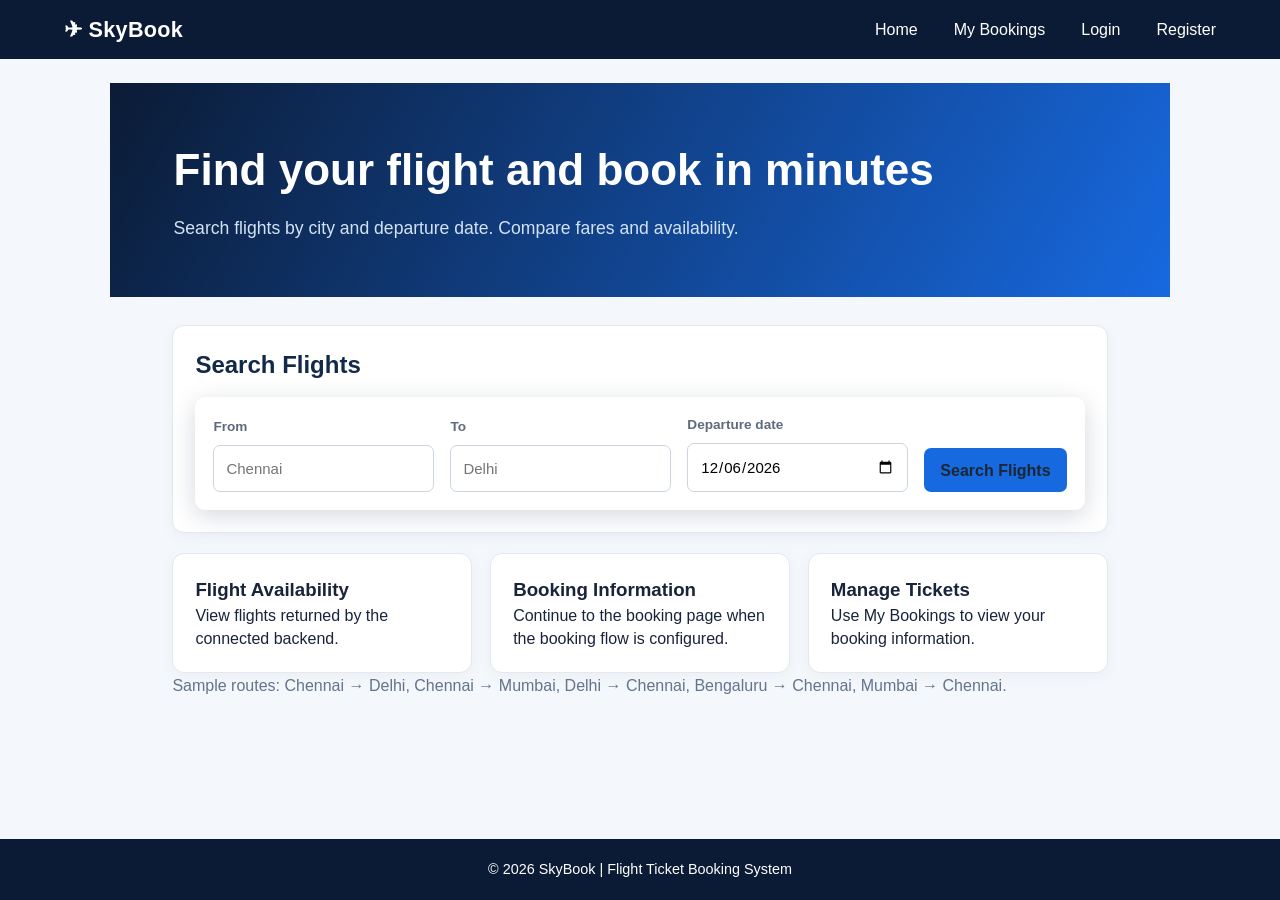
==== commit a610ade0: "Update dashboard.html" ====
--- a/frontend/dashboard.html
+++ b/frontend/dashboard.html
@@ -6,9 +6,123 @@
   <meta name="viewport" content="width=device-width, initial-scale=1.0">
   <meta name="theme-color" content="#0b1b35">
   <title>SkyBook - Flight Ticket Booking</title>
+
   <link rel="stylesheet" href="css/style.css">
 
   <style>
+    :root {
+      --skybook-navy: #0b1b35;
+      --skybook-blue: #1769e0;
+      --skybook-light: #f4f7fc;
+    }
+
+    body {
+      margin: 0;
+      background: var(--skybook-light);
+      color: #17243a;
+      font-family: Arial, sans-serif;
+    }
+
+    .navbar {
+      display: flex;
+      justify-content: space-between;
+      align-items: center;
+      flex-wrap: wrap;
+      gap: 16px;
+      padding: 14px 5%;
+      background: var(--skybook-navy);
+      color: white;
+    }
+
+    .logo {
+      color: white;
+      font-size: 24px;
+      font-weight: bold;
+      text-decoration: none;
+    }
+
+    .nav-links {
+      display: flex;
+      align-items: center;
+      gap: 18px;
+      list-style: none;
+      padding: 0;
+      margin: 0;
+    }
+
+    .nav-links a {
+      color: white;
+      text-decoration: none;
+    }
+
+    .btn-accent {
+      border: 0;
+      border-radius: 7px;
+      padding: 11px 16px;
+      background: var(--skybook-blue);
+      color: white;
+      font-weight: bold;
+      cursor: pointer;
+    }
+
+    .btn-accent:disabled {
+      opacity: 0.6;
+      cursor: wait;
+    }
+
+    .hero {
+      padding: 55px 6%;
+      color: white;
+      background: linear-gradient(120deg, #0b1b35, #1769e0);
+    }
+
+    .hero h1 {
+      margin: 0 0 12px;
+      font-size: clamp(28px, 5vw, 44px);
+    }
+
+    .hero p {
+      line-height: 1.6;
+    }
+
+    .search-wrap {
+      width: min(1100px, 92%);
+      margin: 28px auto;
+    }
+
+    .search-box,
+    .feature-card,
+    .flight-card {
+      padding: 22px;
+      background: white;
+      border: 1px solid #e2e8f0;
+      border-radius: 12px;
+      box-shadow: 0 4px 16px #0000000a;
+    }
+
+    #searchForm {
+      display: grid;
+      grid-template-columns: repeat(3, minmax(0, 1fr)) auto;
+      align-items: end;
+      gap: 16px;
+    }
+
+    .field label {
+      display: block;
+      margin-bottom: 8px;
+      font-weight: bold;
+    }
+
+    .field input {
+      box-sizing: border-box;
+      width: 100%;
+      min-width: 0;
+      padding: 12px;
+      border: 1px solid #cbd5e1;
+      border-radius: 7px;
+      font-size: 15px;
+    }
+
     .search-message {
       display: none;
       margin: 18px 0;
@@ -29,49 +143,79 @@
       color: #176b36;
     }
 
-    .search-results {
+    .search-message.info {
+      display: block;
+      background: #edf4ff;
+      color: #174a8b;
+    }
+
+    .search-results,
+    .features {
       display: grid;
-      grid-template-columns: repeat(auto-fit, minmax(250px, 1fr));
+      grid-template-columns: repeat(auto-fit, minmax(240px, 1fr));
       gap: 18px;
       margin-top: 20px;
     }
 
-    .flight-card {
-      padding: 20px;
-      border: 1px solid #e2e8f0;
-      border-radius: 12px;
-      background: #fff;
-      box-shadow: 0 4px 15px #0000000a;
-    }
-
-    .flight-card h3 { margin-top: 0; }
-    .flight-card p { margin: 10px 0; }
+    .flight-card h3 {
+      margin-top: 0;
+      color: var(--skybook-navy);
+    }
+
+    .flight-card p {
+      margin: 10px 0;
+      overflow-wrap: anywhere;
+    }
 
     .flight-card button {
       width: 100%;
-      margin-top: 10px;
-      cursor: pointer;
+      margin-top: 12px;
     }
 
     .search-loading {
-      margin-top: 20px;
+      margin: 20px 0;
       text-align: center;
     }
 
-    #date { min-width: 0; }
-
-    [hidden] { display: none !important; }
-
-    @media (max-width: 600px) {
+    .muted {
+      color: #64748b;
+      line-height: 1.6;
+    }
+
+    footer {
+      margin-top: 45px;
+      padding: 20px;
+      text-align: center;
+      color: white;
+      background: var(--skybook-navy);
+    }
+
+    [hidden] {
+      display: none !important;
+    }
+
+    @media (max-width: 850px) {
+      #searchForm {
+        grid-template-columns: repeat(2, minmax(0, 1fr));
+      }
+    }
+
+    @media (max-width: 560px) {
+      .navbar {
+        align-items: flex-start;
+      }
+
       .nav-links {
         flex-wrap: wrap;
-        gap: 10px;
+        gap: 12px;
       }
 
       #searchForm {
-        display: grid;
         grid-template-columns: 1fr;
-        gap: 14px;
+      }
+
+      .hero {
+        padding: 35px 5%;
       }
     }
   </style>
@@ -84,27 +228,14 @@
 
     <ul class="nav-links">
       <li><a href="dashboard.html">Home</a></li>
-
-      <li id="bookingsLink">
-        <a href="mybookings.html">My Bookings</a>
-      </li>
-
-      <li id="adminLink" style="display:none">
-        <a href="admin.html">Admin Panel</a>
-      </li>
-
-      <li id="loginLink">
-        <a href="index.html">Login</a>
-      </li>
-
-      <li id="registerLink">
-        <a href="register.html" class="btn-accent">Register</a>
-      </li>
-
-      <li id="userBox" style="display:none">
+      <li id="bookingsLink"><a href="mybookings.html">My Bookings</a></li>
+      <li id="adminLink" hidden><a href="admin.html">Admin Panel</a></li>
+      <li id="loginLink"><a href="index.html">Login</a></li>
+      <li id="registerLink"><a href="index.html">Register</a></li>
+
+      <li id="userBox" hidden>
         <span id="userName"></span>
-        <button type="button" id="logoutBtn" class="btn-accent"
-          style="border:0;padding:7px 14px;border-radius:5px;font-weight:600">
+        <button type="button" id="logoutBtn" class="btn-accent">
           Logout
         </button>
       </li>
@@ -112,16 +243,16 @@
   </nav>
 </header>
 
-<main style="max-width:none;padding:0">
+<main>
   <section class="hero">
-    <div>
-      <h1>Find your flight and book in minutes</h1>
-      <p>Search by city and date, see flight availability and fares.</p>
-    </div>
+    <h1>Find your flight and book in minutes</h1>
+    <p>Search flights by city and departure date. Compare fares and availability.</p>
   </section>
 
   <section class="search-wrap">
     <div class="search-box">
+      <h2>Search Flights</h2>
+
       <form id="searchForm">
         <div class="field">
           <label for="source">From</label>
@@ -156,8 +287,11 @@
       </form>
     </div>
 
-    <div id="searchMessage" class="search-message"
-      role="status" aria-live="polite"></div>
+    <div
+      id="searchMessage"
+      class="search-message"
+      role="status"
+      aria-live="polite"></div>
 
     <div id="searchLoading" class="search-loading" hidden>
       Searching available flights...
@@ -168,24 +302,24 @@
       <div id="searchResults" class="search-results"></div>
     </section>
 
-    <div class="features">
-      <div class="card">
-        <h3>Live availability</h3>
-        <p>See flight fares and seat availability returned by the backend.</p>
-      </div>
-
-      <div class="card">
-        <h3>Safe booking</h3>
-        <p>Submit bookings through the server to apply its seat availability rules.</p>
-      </div>
-
-      <div class="card">
-        <h3>Manage tickets</h3>
-        <p>Open My Bookings to view your tickets and booking information.</p>
-      </div>
-    </div>
-
-    <p class="muted" style="margin-top:14px">
+    <section class="features">
+      <article class="feature-card">
+        <h3>Flight Availability</h3>
+        <p>View flights returned by the connected backend.</p>
+      </article>
+
+      <article class="feature-card">
+        <h3>Booking Information</h3>
+        <p>Continue to the booking page when the booking flow is configured.</p>
+      </article>
+
+      <article class="feature-card">
+        <h3>Manage Tickets</h3>
+        <p>Use My Bookings to view your booking information.</p>
+      </article>
+    </section>
+
+    <p class="muted">
       Sample routes: Chennai → Delhi, Chennai → Mumbai,
       Delhi → Chennai, Bengaluru → Chennai, Mumbai → Chennai.
     </p>
@@ -197,17 +331,22 @@
 </footer>
 
 <script>
-  // SkyBook production backend.
+(() => {
+  "use strict";
+
+  // Production backend URL.
   window.SKYBOOK_API_BASE =
     "https://skybook-backend-tksr.onrender.com/api";
 
-  const dateInput = document.getElementById("date");
-  const searchForm = document.getElementById("searchForm");
-  const searchButton = document.getElementById("searchButton");
-  const searchMessage = document.getElementById("searchMessage");
-  const searchLoading = document.getElementById("searchLoading");
-  const resultsSection = document.getElementById("resultsSection");
-  const searchResults = document.getElementById("searchResults");
+  const $ = (id) => document.getElementById(id);
+
+  const dateInput = $("date");
+  const searchForm = $("searchForm");
+  const searchButton = $("searchButton");
+  const searchMessage = $("searchMessage");
+  const searchLoading = $("searchLoading");
+  const resultsSection = $("resultsSection");
+  const searchResults = $("searchResults");
 
   function getLocalDate() {
     const now = new Date();
@@ -219,23 +358,18 @@
 
   dateInput.min = getLocalDate();
 
+  if (!dateInput.value) {
+    dateInput.value = getLocalDate();
+  }
+
   function showMessage(message, type = "error") {
     searchMessage.textContent = message;
-    searchMessage.className = "search-message " + type;
+    searchMessage.className = `search-message ${type}`;
   }
 
   function clearMessage() {
     searchMessage.textContent = "";
     searchMessage.className = "search-message";
-  }
-
-  function flightValue(flight, keys, fallback = "Not available") {
-    for (const key of keys) {
-      if (flight && flight[key] !== undefined && flight[key] !== null) {
-        return flight[key];
-      }
-    }
-    return fallback;
   }
 
   function addText(parent, tag, text) {
@@ -245,12 +379,33 @@
     return element;
   }
 
+  function flightValue(flight, keys, fallback = "Not available") {
+    for (const key of keys) {
+      if (
+        flight &&
+        flight[key] !== undefined &&
+        flight[key] !== null &&
+        flight[key] !== ""
+      ) {
+        return flight[key];
+      }
+    }
+    return fallback;
+  }
+
+  function getFlightId(flight) {
+    return flightValue(flight, ["id", "flightId", "flight_id"], "");
+  }
+
   function renderFlights(flights) {
     searchResults.replaceChildren();
     resultsSection.hidden = false;
 
     if (!Array.isArray(flights) || flights.length === 0) {
-      showMessage("No flights found. Try a different route or date.", "error");
+      showMessage(
+        "No flights found for this route and date. Try another search.",
+        "info"
+      );
       return;
     }
 
@@ -263,19 +418,29 @@
       addText(
         card,
         "h3",
-        flightValue(flight, ["flightNumber", "flightNo", "name"], "Flight")
+        flightValue(
+          flight,
+          ["flightNumber", "flightNo", "name"],
+          "Flight"
+        )
       );
 
       addText(
         card,
         "p",
-        "From: " + flightValue(flight, ["source", "origin", "from"])
+        "From: " + flightValue(
+          flight,
+          ["source", "origin", "from"]
+        )
       );
 
       addText(
         card,
         "p",
-        "To: " + flightValue(flight, ["destination", "destinationCity", "to"])
+        "To: " + flightValue(
+          flight,
+          ["destination", "destinationCity", "to"]
+        )
       );
 
       addText(
@@ -290,7 +455,10 @@
       addText(
         card,
         "p",
-        "Fare: ₹" + flightValue(flight, ["price", "fare", "ticketPrice"])
+        "Fare: ₹" + flightValue(
+          flight,
+          ["price", "fare", "ticketPrice"]
+        )
       );
 
       addText(
@@ -305,36 +473,48 @@
       const bookButton = document.createElement("button");
       bookButton.type = "button";
       bookButton.className = "btn-accent";
-      bookButton.textContent = "Book Flight";
+      bookButton.textContent = "Continue to Booking";
 
       bookButton.addEventListener("click", () => {
+        const flightId = getFlightId(flight);
+
+        if (!flightId) {
+          showMessage(
+            "This flight response has no flight ID. Booking cannot continue until the backend returns a flight ID.",
+            "error"
+          );
+          return;
+        }
+
+        const pendingFlight = {
+          flightId,
+          source: flightValue(
+            flight, ["source", "origin", "from"], ""
+          ),
+          destination: flightValue(
+            flight,
+            ["destination", "destinationCity", "to"], ""
+          ),
+          date: dateInput.value
+        };
+
+        sessionStorage.setItem(
+          "skybookPendingFlight",
+          JSON.stringify(pendingFlight)
+        );
+
+        // This is a navigation step only; it does not create a booking.
         const signedInUser = localStorage.getItem("skybookUser");
 
         if (!signedInUser) {
-          showMessage(
-            "Please sign in before booking. The login page will open now.",
-            "success"
-          );
-          sessionStorage.setItem(
-            "skybookPendingFlight",
-            JSON.stringify({
-              flightId: flight.id ?? flight.flightId ?? null,
-              source: flightValue(flight, ["source", "origin", "from"], ""),
-              destination: flightValue(
-                flight, ["destination", "destinationCity", "to"], ""
-              ),
-              date: dateInput.value
-            })
-          );
+          showMessage("Please sign in to continue.", "info");
           window.location.href = "index.html";
           return;
         }
 
-        showMessage(
-          "Flight selected. Booking API integration is not configured yet. " +
-          "No ticket has been booked.",
-          "error"
-        );
+        // Update this destination if your project uses another booking page.
+        window.location.href =
+          "booking.html?flightId=" + encodeURIComponent(String(flightId));
       });
 
       card.appendChild(bookButton);
@@ -349,8 +529,8 @@
     resultsSection.hidden = true;
     searchResults.replaceChildren();
 
-    const source = document.getElementById("source").value.trim();
-    const destination = document.getElementById("destination").value.trim();
+    const source = $("source").value.trim();
+    const destination = $("destination").value.trim();
     const date = dateInput.value;
 
     if (!source || !destination || !date) {
@@ -371,17 +551,23 @@
     searchButton.disabled = true;
     searchButton.textContent = "Searching...";
     searchLoading.hidden = false;
-    showMessage("Connecting to SkyBook backend...", "success");
+    showMessage("Connecting to SkyBook backend...", "info");
 
     try {
       const apiBase = window.SKYBOOK_API_BASE.replace(/\/+$/, "");
-      const params = new URLSearchParams({ source, destination, date });
+      const params = new URLSearchParams({
+        source,
+        destination,
+        date
+      });
 
       const response = await fetch(
         `${apiBase}/flights/search?${params.toString()}`,
         {
           method: "GET",
-          headers: { "Accept": "application/json" }
+          headers: {
+            "Accept": "application/json"
+          }
         }
       );
 
@@ -389,21 +575,30 @@
         const detail = await response.text();
         throw new Error(
           `Flight search failed (${response.status}). ` +
-          (detail || "Please check the backend.")
+          (detail || "Please check the backend configuration.")
         );
       }
 
       const data = await response.json();
+
       const flights = Array.isArray(data)
         ? data
-        : data.flights || data.content || data.data || [];
+        : Array.isArray(data.flights)
+          ? data.flights
+          : Array.isArray(data.content)
+            ? data.content
+            : Array.isArray(data.data)
+              ? data.data
+              : [];
 
       renderFlights(flights);
     } catch (error) {
       console.error("SkyBook flight search error:", error);
+
       showMessage(
         error.message ||
-        "Cannot connect to the backend. Check that the server is running and CORS is configured."
+        "Cannot connect to the backend. Check the backend URL, server status, and CORS configuration.",
+        "error"
       );
     } finally {
       searchButton.disabled = false;
@@ -411,6 +606,48 @@
       searchLoading.hidden = true;
     }
   });
+
+  // Support the existing project's authentication script if it exposes
+  // a login state in localStorage.
+  function updateNavigation() {
+    const signedInUser = localStorage.getItem("skybookUser");
+
+    $("loginLink").hidden = Boolean(signedInUser);
+    $("registerLink").hidden = Boolean(signedInUser);
+    $("userBox").hidden = !signedInUser;
+
+    if (signedInUser) {
+      try {
+        const user = JSON.parse(signedInUser);
+        $("userName").textContent =
+          user.displayName || user.name || user.email || "Signed in";
+      } catch {
+        $("userName").textContent = signedInUser;
+      }
+    }
+  }
+
+  $("logoutBtn").addEventListener("click", async () => {
+    try {
+      // If Firebase compat auth is present, sign out there too.
+      if (window.firebase && firebase.apps && firebase.apps.length) {
+        await firebase.auth().signOut();
+      }
+    } catch (error) {
+      console.error("SkyBook logout error:", error);
+    }
+
+    localStorage.removeItem("skybookUser");
+    sessionStorage.removeItem("skybookPendingFlight");
+
+    window.location.href = "index.html";
+  });
+
+  updateNavigation();
+
+  // Refresh the visible login state if auth.js updates localStorage.
+  window.addEventListener("storage", updateNavigation);
+})();
 </script>
 
 <script src="js/auth.js"></script>
